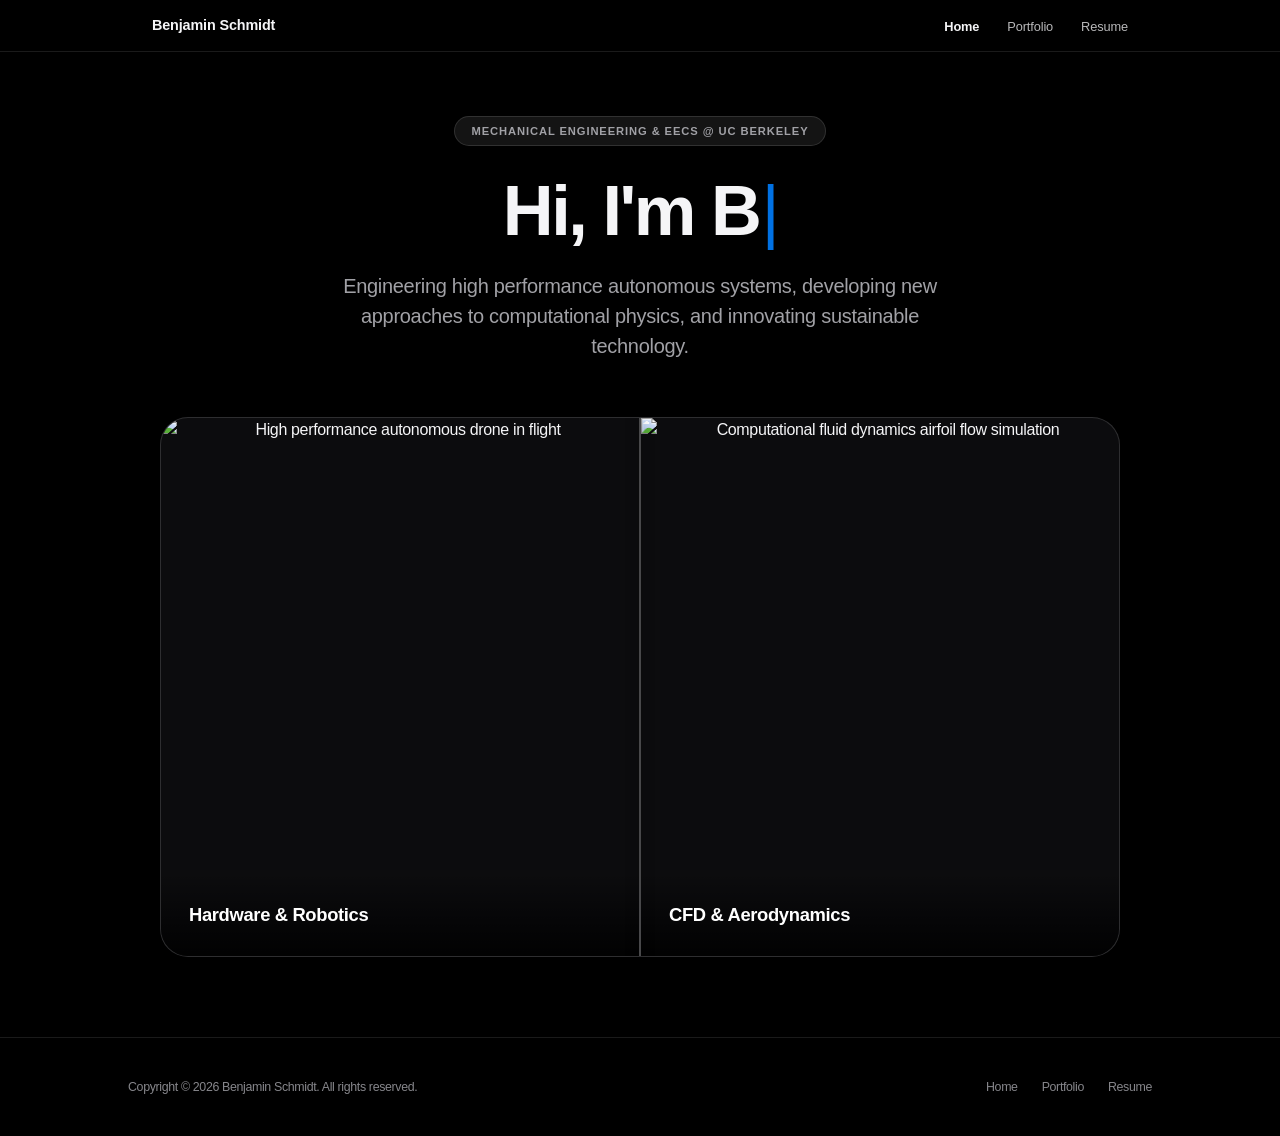
==== index.html @ 420e0fbd "Add files via upload" ====
<!DOCTYPE html>
<html lang="en">

<head>
    <meta charset="UTF-8">
    <meta name="viewport" content="width=device-width, initial-scale=1.0">
    <title>Benjamin Schmidt — Mechanical Engineering &amp; EECS</title>
    <meta name="description"
        content="Personal portfolio of Benjamin Schmidt, studying Mechanical Engineering & EECS at UC Berkeley.">
    <link rel="stylesheet" href="style.css">
</head>

<body>
    <!-- Apple Translucent Navigation Bar -->
    <header class="apple-nav apple-nav-dark">
        <div class="nav-container">
            <a href="index.html" class="nav-brand">Benjamin Schmidt</a>
            <ul class="nav-menu">
                <li><a href="index.html" class="nav-link active">Home</a></li>
                <li><a href="portfolio.html" class="nav-link">Portfolio</a></li>
                <li><a href="resume.html" class="nav-link">Resume</a></li>
            </ul>
        </div>
    </header>

    <main>
        <!-- Apple Hero Section -->
        <section class="apple-hero">
            <div class="hero-wrapper">
                <div class="eyebrow-badge">MECHANICAL ENGINEERING &amp; EECS @ UC BERKELEY</div>
                <h1 class="hero-headline"><span id="typewriter"></span><span class="typing-cursor">|</span></h1>
                <p class="hero-subhead">
                    Engineering high performance autonomous systems, developing new approaches to computational physics,
                    and innovating sustainable technology.
                </p>

                <!-- Framed Glass Split Screen Hero Visual -->
                <div class="hero-showcase hero-showcase-split">
                    <!-- Left Split Pane: Autonomous Drone -->
                    <div class="split-pane">
                        <img src="images/drone.png" alt="High performance autonomous drone in flight">
                        <div class="split-pane-overlay">
                            <div class="overlay-title">Hardware &amp; Robotics</div>
                        </div>
                    </div>

                    <!-- Center Glass Divider -->
                    <div class="split-divider"></div>

                    <!-- Right Split Pane: CFD Airfoil -->
                    <div class="split-pane">
                        <img src="images/cfd_airfoil.png" alt="Computational fluid dynamics airfoil flow simulation">
                        <div class="split-pane-overlay">
                            <div class="overlay-title">CFD &amp; Aerodynamics</div>
                        </div>
                    </div>
                </div>
            </div>
        </section>
    </main>

    <!-- Apple Minimal Dark Footer -->
    <footer class="apple-footer apple-footer-dark">
        <div class="footer-container">
            <div>Copyright &copy; 2026 Benjamin Schmidt. All rights reserved.</div>
            <ul class="footer-links">
                <li><a href="index.html">Home</a></li>
                <li><a href="portfolio.html">Portfolio</a></li>
                <li><a href="resume.html">Resume</a></li>
            </ul>
        </div>
    </footer>

    <!-- Typewriter Script -->
    <script>
        document.addEventListener('DOMContentLoaded', () => {
            const text = "Hi, I'm Ben.";
            const target = document.getElementById('typewriter');
            let i = 0;
            function type() {
                if (i < text.length) {
                    target.textContent += text.charAt(i);
                    i++;
                    setTimeout(type, 100 + Math.random() * 30);
                }
            }
            setTimeout(type, 350);
        });
    </script>
</body>

</html>
---- style.css ----
/* Apple UI Design System */
:root {
    --apple-font: -apple-system, BlinkMacSystemFont, "SF Pro Display", "SF Pro Text", "Helvetica Neue", Helvetica, Arial, sans-serif;
    --apple-bg-dark: #000000;
    --apple-bg-dark-secondary: #0c0c0e;
    --apple-bg-light: #f5f5f7;
    --apple-card-bg: #ffffff;
    --apple-card-dark: #1c1c1e;
    --apple-text-dark: #1d1d1f;
    --apple-text-muted: #86868b;
    --apple-text-light: #f5f5f7;
    --apple-text-light-muted: #a1a1a6;
    --apple-blue: #0071e3;
    --apple-blue-hover: #0077ed;
    --apple-border-light: rgba(0, 0, 0, 0.08);
    --apple-border-dark: rgba(255, 255, 255, 0.12);
    --apple-shadow: 0 4px 20px rgba(0, 0, 0, 0.04);
    --apple-shadow-hover: 0 12px 36px rgba(0, 0, 0, 0.08);
    --apple-shadow-hero: 0 24px 60px rgba(0, 0, 0, 0.5);
    --apple-nav-height: 52px;
}

*,
*::before,
*::after {
    margin: 0;
    padding: 0;
    box-sizing: border-box;
}

html {
    scroll-behavior: smooth;
    font-size: 16px;
}

body {
    font-family: var(--apple-font);
    background-color: var(--apple-bg-dark);
    color: var(--apple-text-light);
    line-height: 1.47059;
    letter-spacing: -0.022em;
    -webkit-font-smoothing: antialiased;
    -moz-osx-font-smoothing: grayscale;
}

/* Translucent Apple Navigation Bar */
.apple-nav {
    position: fixed;
    top: 0;
    left: 0;
    right: 0;
    height: var(--apple-nav-height);
    z-index: 9999;
    transition: background-color 0.3s ease, border-color 0.3s ease;
}

.apple-nav-dark {
    background: rgba(0, 0, 0, 0.72);
    -webkit-backdrop-filter: saturate(180%) blur(20px);
    backdrop-filter: saturate(180%) blur(20px);
    border-bottom: 1px solid rgba(255, 255, 255, 0.1);
    color: var(--apple-text-light);
}

.apple-nav-light {
    background: rgba(255, 255, 255, 0.8);
    -webkit-backdrop-filter: saturate(180%) blur(20px);
    backdrop-filter: saturate(180%) blur(20px);
    border-bottom: 1px solid rgba(0, 0, 0, 0.08);
    color: var(--apple-text-dark);
}

.nav-container {
    max-width: 1024px;
    height: 100%;
    margin: 0 auto;
    padding: 0 1.5rem;
    display: flex;
    justify-content: space-between;
    align-items: center;
}

.nav-brand {
    font-size: 0.9rem;
    font-weight: 600;
    letter-spacing: -0.01em;
    text-decoration: none;
    color: inherit;
    transition: opacity 0.2s ease;
}

.nav-brand:hover {
    opacity: 0.7;
}

.nav-menu {
    display: flex;
    align-items: center;
    gap: 1.75rem;
    list-style: none;
}

.nav-link {
    font-size: 0.8rem;
    font-weight: 400;
    letter-spacing: -0.01em;
    text-decoration: none;
    color: inherit;
    opacity: 0.75;
    transition: opacity 0.2s ease, color 0.2s ease;
    padding: 0.25rem 0;
}

.nav-link:hover {
    opacity: 1;
}

.nav-link.active {
    opacity: 1;
    font-weight: 600;
}

/* Apple Hero Section (Dark Canvas Reveal) */
.apple-hero {
    position: relative;
    background-color: var(--apple-bg-dark);
    color: var(--apple-text-light);
    padding: calc(var(--apple-nav-height) + 4rem) 1.5rem 5rem;
    overflow: hidden;
}

.hero-wrapper {
    max-width: 1024px;
    margin: 0 auto;
    text-align: center;
}

.eyebrow-badge {
    display: inline-block;
    font-size: 0.7rem;
    font-weight: 600;
    text-transform: uppercase;
    letter-spacing: 0.08em;
    color: #a1a1a6;
    background: rgba(255, 255, 255, 0.08);
    border: 1px solid rgba(255, 255, 255, 0.12);
    padding: 0.35rem 1rem;
    border-radius: 9999px;
    margin-bottom: 1.75rem;
}

.hero-headline {
    font-size: clamp(2.75rem, 5.5vw, 4.75rem);
    font-weight: 700;
    line-height: 1.06;
    letter-spacing: -0.035em;
    margin-bottom: 1.25rem;
    color: #f5f5f7;
    min-height: 1.1em;
}

.typing-cursor {
    display: inline-block;
    color: var(--apple-blue);
    font-weight: 300;
    margin-left: 2px;
    animation: blinkCursor 0.9s infinite;
}

@keyframes blinkCursor {

    0%,
    100% {
        opacity: 1;
    }

    50% {
        opacity: 0;
    }
}

.hero-subhead {
    font-size: 1.25rem;
    line-height: 1.5;
    color: var(--apple-text-light-muted);
    font-weight: 400;
    max-width: 640px;
    margin: 0 auto 3.5rem;
    letter-spacing: -0.015em;
}

/* Hero Glass Showcase Card (Split Screen Option) */
.hero-showcase {
    position: relative;
    max-width: 960px;
    margin: 0 auto;
    border-radius: 28px;
    overflow: hidden;
    background: var(--apple-bg-dark-secondary);
    border: 1px solid rgba(255, 255, 255, 0.14);
    box-shadow: var(--apple-shadow-hero);
    aspect-ratio: 16 / 9;
}

.hero-showcase-split {
    display: flex;
}

.split-pane {
    flex: 1;
    position: relative;
    overflow: hidden;
    height: 100%;
}

.split-pane img {
    width: 100%;
    height: 100%;
    object-fit: cover;
    display: block;
    transition: transform 0.8s cubic-bezier(0.16, 1, 0.3, 1);
}

.split-pane:hover img {
    transform: scale(1.05);
}

.split-divider {
    width: 2px;
    background: rgba(255, 255, 255, 0.25);
    z-index: 10;
    height: 100%;
    box-shadow: 0 0 12px rgba(0, 0, 0, 0.6);
    -webkit-backdrop-filter: blur(4px);
    backdrop-filter: blur(4px);
}

.split-pane-overlay {
    position: absolute;
    bottom: 0;
    left: 0;
    right: 0;
    padding: 1.75rem;
    background: linear-gradient(to top, rgba(0, 0, 0, 0.88) 0%, rgba(0, 0, 0, 0) 100%);
    text-align: left;
    z-index: 5;
    pointer-events: none;
}

.overlay-tag {
    font-size: 0.7rem;
    font-weight: 600;
    text-transform: uppercase;
    letter-spacing: 0.06em;
    color: var(--apple-blue);
    margin-bottom: 0.25rem;
}

.overlay-title {
    font-size: 1.15rem;
    font-weight: 600;
    color: #ffffff;
}

/* Apple Mission Section */
.apple-mission {
    padding: 7rem 1.5rem;
    background-color: var(--apple-bg-light);
}

.mission-container {
    max-width: 1024px;
    margin: 0 auto;
    display: grid;
    grid-template-columns: 1fr 1fr;
    gap: 4rem;
    align-items: center;
}

.mission-heading {
    font-size: clamp(2.2rem, 3.5vw, 3rem);
    font-weight: 700;
    line-height: 1.1;
    letter-spacing: -0.03em;
    color: var(--apple-text-dark);
}

.mission-body {
    font-size: 1.15rem;
    line-height: 1.6;
    color: var(--apple-text-muted);
    font-weight: 400;
}

/* Bento Box Grid Section ("What I Do") */
.apple-bento-section {
    padding: 2rem 1.5rem 8rem;
    background-color: var(--apple-bg-light);
}

.section-container {
    max-width: 1024px;
    margin: 0 auto;
}

.bento-header {
    margin-bottom: 3rem;
}

.bento-title {
    font-size: 2.5rem;
    font-weight: 700;
    letter-spacing: -0.03em;
    color: var(--apple-text-dark);
}

.bento-subtitle {
    font-size: 1.1rem;
    color: var(--apple-text-muted);
    margin-top: 0.5rem;
}

/* Bento Grid */
.bento-grid {
    display: grid;
    grid-template-columns: repeat(3, 1fr);
    gap: 1.5rem;
}

.bento-card {
    background: var(--apple-card-bg);
    border-radius: 24px;
    padding: 2.5rem;
    border: 1px solid var(--apple-border-light);
    box-shadow: var(--apple-shadow);
    transition: transform 0.35s cubic-bezier(0.16, 1, 0.3, 1), box-shadow 0.35s cubic-bezier(0.16, 1, 0.3, 1);
    display: flex;
    flex-direction: column;
    justify-content: space-between;
    min-height: 280px;
    position: relative;
    overflow: hidden;
}

.bento-card:hover {
    transform: translateY(-4px);
    box-shadow: var(--apple-shadow-hover);
}

.bento-card-wide {
    grid-column: span 2;
    background: linear-gradient(135deg, #ffffff 0%, #f8f9fa 100%);
}

.bento-card-dark {
    background: #161617;
    color: #f5f5f7;
    border-color: rgba(255, 255, 255, 0.1);
}

.bento-card-dark .bento-description {
    color: #a1a1a6;
}

.bento-icon {
    width: 44px;
    height: 44px;
    border-radius: 12px;
    background: rgba(0, 113, 227, 0.08);
    color: var(--apple-blue);
    display: flex;
    align-items: center;
    justify-content: center;
    font-size: 1.25rem;
    margin-bottom: 1.5rem;
}

.bento-card-dark .bento-icon {
    background: rgba(255, 255, 255, 0.1);
    color: #ffffff;
}

.bento-category {
    font-size: 0.725rem;
    font-weight: 600;
    text-transform: uppercase;
    letter-spacing: 0.06em;
    color: var(--apple-blue);
    margin-bottom: 0.5rem;
}

.bento-card-dark .bento-category {
    color: #2997ff;
}

.bento-card-title {
    font-size: 1.35rem;
    font-weight: 700;
    letter-spacing: -0.02em;
    color: inherit;
    margin-bottom: 0.75rem;
}

.bento-description {
    font-size: 0.95rem;
    line-height: 1.55;
    color: var(--apple-text-muted);
}

/* Blank Apple Content Card for Portfolio & Resume */
.apple-page-main {
    padding-top: calc(var(--apple-nav-height) + 3rem);
    padding-bottom: 6rem;
    min-height: 85vh;
}

.apple-page-header {
    margin-bottom: 2.5rem;
}

.apple-page-title {
    font-size: 2.75rem;
    font-weight: 700;
    letter-spacing: -0.03em;
    color: #f5f5f7;
}

.apple-frosted-card {
    background: #121215;
    border-radius: 28px;
    border: 1px solid rgba(255, 255, 255, 0.12);
    box-shadow: 0 12px 40px rgba(0, 0, 0, 0.6);
    padding: 5rem 2rem;
    text-align: center;
    min-height: 400px;
    display: flex;
    flex-direction: column;
    align-items: center;
    justify-content: center;
}

.apple-placeholder-icon {
    width: 64px;
    height: 64px;
    border-radius: 18px;
    background: rgba(255, 255, 255, 0.08);
    color: var(--apple-blue);
    border: 1px solid rgba(255, 255, 255, 0.12);
    display: flex;
    align-items: center;
    justify-content: center;
    font-size: 1.75rem;
    margin-bottom: 1.25rem;
}

.apple-placeholder-text {
    font-size: 1.1rem;
    color: #a1a1a6;
    font-weight: 400;
}

/* Apple Minimal Footer */
.apple-footer {
    padding: 2.5rem 1.5rem;
    background-color: var(--apple-bg-light);
    border-top: 1px solid var(--apple-border-light);
}

.footer-container {
    max-width: 1024px;
    margin: 0 auto;
    display: flex;
    justify-content: space-between;
    align-items: center;
    font-size: 0.775rem;
    color: var(--apple-text-muted);
}

.footer-links {
    display: flex;
    gap: 1.5rem;
    list-style: none;
}

.footer-links a {
    color: inherit;
    text-decoration: none;
    transition: color 0.2s ease;
}

.footer-links a:hover {
    color: var(--apple-text-dark);
}

.apple-footer-dark {
    background-color: var(--apple-bg-dark);
    border-top: 1px solid rgba(255, 255, 255, 0.1);
    color: var(--apple-text-light-muted);
}

.apple-footer-dark .footer-links a:hover {
    color: var(--apple-text-light);
}

/* ASCII Airfoil Visualizer & Aerodynamics Showcase */
.ascii-showcase-card {
    background: #09090c;
    border-radius: 28px;
    border: 1px solid rgba(255, 255, 255, 0.14);
    box-shadow: 0 20px 60px rgba(0, 0, 0, 0.7), inset 0 1px 0 rgba(255, 255, 255, 0.1);
    overflow: hidden;
    margin-bottom: 3.5rem;
    position: relative;
}

.ascii-header-bar {
    display: flex;
    justify-content: space-between;
    align-items: center;
    padding: 1.25rem 1.75rem;
    background: rgba(18, 18, 24, 0.85);
    -webkit-backdrop-filter: blur(12px);
    backdrop-filter: blur(12px);
    border-bottom: 1px solid rgba(255, 255, 255, 0.08);
}

.ascii-header-title {
    display: flex;
    align-items: center;
    gap: 0.75rem;
    font-size: 1.1rem;
    font-weight: 600;
    color: #f5f5f7;
    letter-spacing: -0.015em;
}

.ascii-badge {
    font-size: 0.65rem;
    font-weight: 700;
    text-transform: uppercase;
    letter-spacing: 0.08em;
    padding: 0.25rem 0.6rem;
    border-radius: 9999px;
    background: rgba(0, 113, 227, 0.2);
    color: #2997ff;
    border: 1px solid rgba(41, 151, 255, 0.3);
}

.ascii-status-indicator {
    display: flex;
    align-items: center;
    gap: 0.5rem;
    font-size: 0.75rem;
    color: var(--apple-text-light-muted);
    font-family: ui-monospace, SFMono-Regular, Menlo, Consolas, monospace;
}

.status-dot {
    width: 8px;
    height: 8px;
    border-radius: 50%;
    background-color: #30d158;
    box-shadow: 0 0 10px #30d158;
    animation: pulseDot 2s infinite;
}

@keyframes pulseDot {

    0%,
    100% {
        opacity: 1;
        transform: scale(1);
    }

    50% {
        opacity: 0.4;
        transform: scale(0.85);
    }
}

/* ASCII Canvas Viewport (Expanded Decorative Display) */
.ascii-viewport-wrapper {
    position: relative;
    width: 100%;
    aspect-ratio: 16 / 9;
    min-height: 480px;
    max-height: 640px;
    background: #040406;
    display: flex;
    align-items: center;
    justify-content: center;
    overflow: hidden;
    user-select: none;
}

.ascii-canvas {
    width: 100%;
    height: 100%;
    display: block;
    image-rendering: pixelated;
}

.telemetry-item:last-child {
    border-right: none;
}

.telemetry-label {
    font-size: 0.68rem;
    font-weight: 600;
    text-transform: uppercase;
    letter-spacing: 0.05em;
    color: var(--apple-text-light-muted);
}

.telemetry-value {
    font-size: 1.3rem;
    font-weight: 700;
    color: #ffffff;
    font-family: ui-monospace, SFMono-Regular, Menlo, Consolas, monospace;
    letter-spacing: -0.02em;
}

.telemetry-unit {
    font-size: 0.75rem;
    font-weight: 400;
    color: #86868b;
    margin-left: 0.15rem;
}

.telemetry-highlight-blue {
    color: #2997ff;
}

.telemetry-highlight-green {
    color: #30d158;
}

.telemetry-highlight-amber {
    color: #ff9500;
}

/* Control Panel */
.ascii-controls-panel {
    padding: 1.5rem 1.75rem;
    background: #0c0c10;
    display: grid;
    grid-template-columns: 1fr 1fr;
    gap: 1.5rem 2rem;
    align-items: center;
}

.control-group {
    display: flex;
    flex-direction: column;
    gap: 0.5rem;
}

.control-label-row {
    display: flex;
    justify-content: space-between;
    align-items: center;
    font-size: 0.8rem;
    font-weight: 500;
    color: var(--apple-text-light);
}

.control-value-display {
    font-size: 0.8rem;
    font-weight: 600;
    font-family: ui-monospace, SFMono-Regular, Menlo, Consolas, monospace;
    color: #2997ff;
    background: rgba(41, 151, 255, 0.12);
    padding: 0.15rem 0.5rem;
    border-radius: 4px;
}

/* Custom Range Slider */
.ascii-slider {
    -webkit-appearance: none;
    appearance: none;
    width: 100%;
    height: 6px;
    border-radius: 3px;
    background: rgba(255, 255, 255, 0.15);
    outline: none;
    transition: background 0.2s ease;
}

.ascii-slider:hover {
    background: rgba(255, 255, 255, 0.25);
}

.ascii-slider::-webkit-slider-thumb {
    -webkit-appearance: none;
    appearance: none;
    width: 18px;
    height: 18px;
    border-radius: 50%;
    background: #2997ff;
    border: 2px solid #ffffff;
    cursor: pointer;
    box-shadow: 0 2px 8px rgba(0, 0, 0, 0.4);
    transition: transform 0.15s ease, background-color 0.15s ease;
}

.ascii-slider::-webkit-slider-thumb:hover {
    transform: scale(1.15);
    background: #0077ed;
}

/* Button & Dropdown Controls */
.control-buttons-row {
    grid-column: span 2;
    display: flex;
    justify-content: space-between;
    align-items: center;
    gap: 1rem;
    padding-top: 0.75rem;
    border-top: 1px solid rgba(255, 255, 255, 0.08);
    flex-wrap: wrap;
}

.btn-toggle-group {
    display: flex;
    background: rgba(255, 255, 255, 0.06);
    padding: 0.25rem;
    border-radius: 10px;
    border: 1px solid rgba(255, 255, 255, 0.08);
}

.btn-toggle {
    background: transparent;
    border: none;
    color: #a1a1a6;
    font-size: 0.75rem;
    font-weight: 500;
    padding: 0.4rem 0.85rem;
    border-radius: 8px;
    cursor: pointer;
    transition: all 0.2s ease;
}

.btn-toggle:hover {
    color: #ffffff;
}

.btn-toggle.active {
    background: #2997ff;
    color: #ffffff;
    box-shadow: 0 2px 8px rgba(0, 113, 227, 0.4);
}

.ascii-select {
    background: rgba(255, 255, 255, 0.08);
    border: 1px solid rgba(255, 255, 255, 0.12);
    color: #ffffff;
    padding: 0.4rem 0.85rem;
    border-radius: 8px;
    font-size: 0.78rem;
    font-family: inherit;
    outline: none;
    cursor: pointer;
}

.ascii-select option {
    background: #1c1c1e;
    color: #ffffff;
}

.btn-action {
    display: inline-flex;
    align-items: center;
    gap: 0.4rem;
    background: rgba(255, 255, 255, 0.1);
    border: 1px solid rgba(255, 255, 255, 0.14);
    color: #ffffff;
    font-size: 0.78rem;
    font-weight: 500;
    padding: 0.45rem 0.95rem;
    border-radius: 8px;
    cursor: pointer;
    transition: all 0.2s ease;
}

.btn-action:hover {
    background: rgba(255, 255, 255, 0.18);
}

/* Sample Information Section */
.sample-info-section {
    padding-top: 1rem;
    padding-bottom: 2rem;
}

.sample-info-header {
    margin-bottom: 2.5rem;
    text-align: left;
}

.sample-info-eyebrow {
    font-size: 0.725rem;
    font-weight: 600;
    text-transform: uppercase;
    letter-spacing: 0.08em;
    color: #2997ff;
    margin-bottom: 0.5rem;
}

.sample-info-title {
    font-size: 1.8rem;
    font-weight: 700;
    letter-spacing: -0.03em;
    color: #ffffff;
    margin-bottom: 0.75rem;
}

.sample-info-desc {
    font-size: 1.05rem;
    color: #a1a1a6;
    max-width: 720px;
    line-height: 1.55;
}

.sample-info-affiliations {
    display: flex;
    flex-wrap: wrap;
    align-items: center;
    gap: 1.25rem 2rem;
    margin-top: 2rem;
}

.affiliation-item {
    display: flex;
    align-items: center;
    gap: 1rem;
    background: rgba(255, 255, 255, 0.04);
    border: 1px solid rgba(255, 255, 255, 0.08);
    padding: 0.75rem 1.25rem;
    border-radius: 16px;
    backdrop-filter: blur(10px);
    -webkit-backdrop-filter: blur(10px);
    transition: background 0.3s ease, border-color 0.3s ease, transform 0.3s cubic-bezier(0.16, 1, 0.3, 1);
}

.affiliation-item:hover {
    background: rgba(255, 255, 255, 0.07);
    border-color: rgba(255, 255, 255, 0.16);
    transform: translateY(-2px);
}

.affiliation-text {
    font-size: 0.95rem;
    font-weight: 500;
    color: #e5e5ea;
    letter-spacing: -0.01em;
}

.affiliation-logo-wrapper {
    display: inline-flex;
    align-items: center;
    justify-content: center;
    padding: 0.2rem 0.4rem;
}

.affiliation-logo-wrapper.logo-mit-bg {
    background: #ffffff;
    padding: 0.35rem 0.75rem;
    border-radius: 8px;
    box-shadow: 0 2px 8px rgba(0, 0, 0, 0.25);
}

.affiliation-logo {
    display: block;
    object-fit: contain;
}

.nasa-logo {
    height: 44px;
    width: auto;
}

.mit-logo {
    height: 24px;
    width: auto;
}

.sample-info-grid {
    display: grid;
    grid-template-columns: repeat(2, 1fr);
    gap: 1.5rem;
}

.info-card {
    background: #121216;
    border: 1px solid rgba(255, 255, 255, 0.1);
    border-radius: 22px;
    padding: 2rem;
    display: flex;
    flex-direction: column;
    justify-content: space-between;
    transition: transform 0.3s cubic-bezier(0.16, 1, 0.3, 1), border-color 0.3s ease, box-shadow 0.3s ease;
}

.info-card:hover {
    transform: translateY(-4px);
    border-color: rgba(255, 255, 255, 0.2);
    box-shadow: 0 12px 30px rgba(0, 0, 0, 0.5);
}

.info-card-full {
    grid-column: span 2;
}

.info-card-icon {
    width: 42px;
    height: 42px;
    border-radius: 12px;
    background: rgba(41, 151, 255, 0.12);
    color: #2997ff;
    display: flex;
    align-items: center;
    justify-content: center;
    font-size: 1.2rem;
    margin-bottom: 1.25rem;
    border: 1px solid rgba(41, 151, 255, 0.2);
}

.info-card-tag {
    font-size: 0.68rem;
    font-weight: 600;
    text-transform: uppercase;
    letter-spacing: 0.06em;
    color: #2997ff;
    margin-bottom: 0.35rem;
}

.info-card-heading {
    font-size: 1.3rem;
    font-weight: 600;
    color: #ffffff;
    letter-spacing: -0.02em;
    margin-bottom: 0.75rem;
}

.info-card-body {
    font-size: 0.925rem;
    line-height: 1.6;
    color: #a1a1a6;
    margin-bottom: 1.25rem;
}

.info-specs-list {
    list-style: none;
    display: flex;
    flex-direction: column;
    gap: 0.6rem;
    border-top: 1px solid rgba(255, 255, 255, 0.08);
    padding-top: 1rem;
    margin-top: auto;
}

.info-spec-item {
    display: flex;
    justify-content: space-between;
    font-size: 0.8rem;
}

.spec-name {
    color: #86868b;
}

.spec-value {
    color: #ffffff;
    font-family: ui-monospace, SFMono-Regular, Menlo, Consolas, monospace;
    font-weight: 600;
}

/* Responsive Media Queries */
@media (max-width: 900px) {
    .bento-grid {
        grid-template-columns: repeat(2, 1fr);
    }

    .bento-card-wide {
        grid-column: span 2;
    }

    .mission-container {
        grid-template-columns: 1fr;
        gap: 2rem;
    }

    .ascii-telemetry-bar {
        grid-template-columns: repeat(3, 1fr);
    }

    .telemetry-item:nth-child(3) {
        border-right: none;
    }

    .ascii-controls-panel {
        grid-template-columns: 1fr;
    }

    .control-buttons-row {
        grid-column: span 1;
    }

    .sample-info-grid {
        grid-template-columns: 1fr;
    }

    .info-card-full {
        grid-column: span 1;
    }
}

@media (max-width: 640px) {
    .bento-grid {
        grid-template-columns: 1fr;
    }

    .bento-card-wide {
        grid-column: span 1;
    }

    .footer-container {
        flex-direction: column;
        gap: 1rem;
        text-align: center;
    }

    .hero-showcase {
        aspect-ratio: 4 / 3;
    }

    .hero-showcase-split {
        flex-direction: column;
        aspect-ratio: auto;
        min-height: 540px;
    }

    .split-divider {
        width: 100%;
        height: 2px;
    }

    .ascii-telemetry-bar {
        grid-template-columns: repeat(2, 1fr);
    }

    .telemetry-item {
        border-right: none;
        border-bottom: 1px solid rgba(255, 255, 255, 0.06);
    }
}
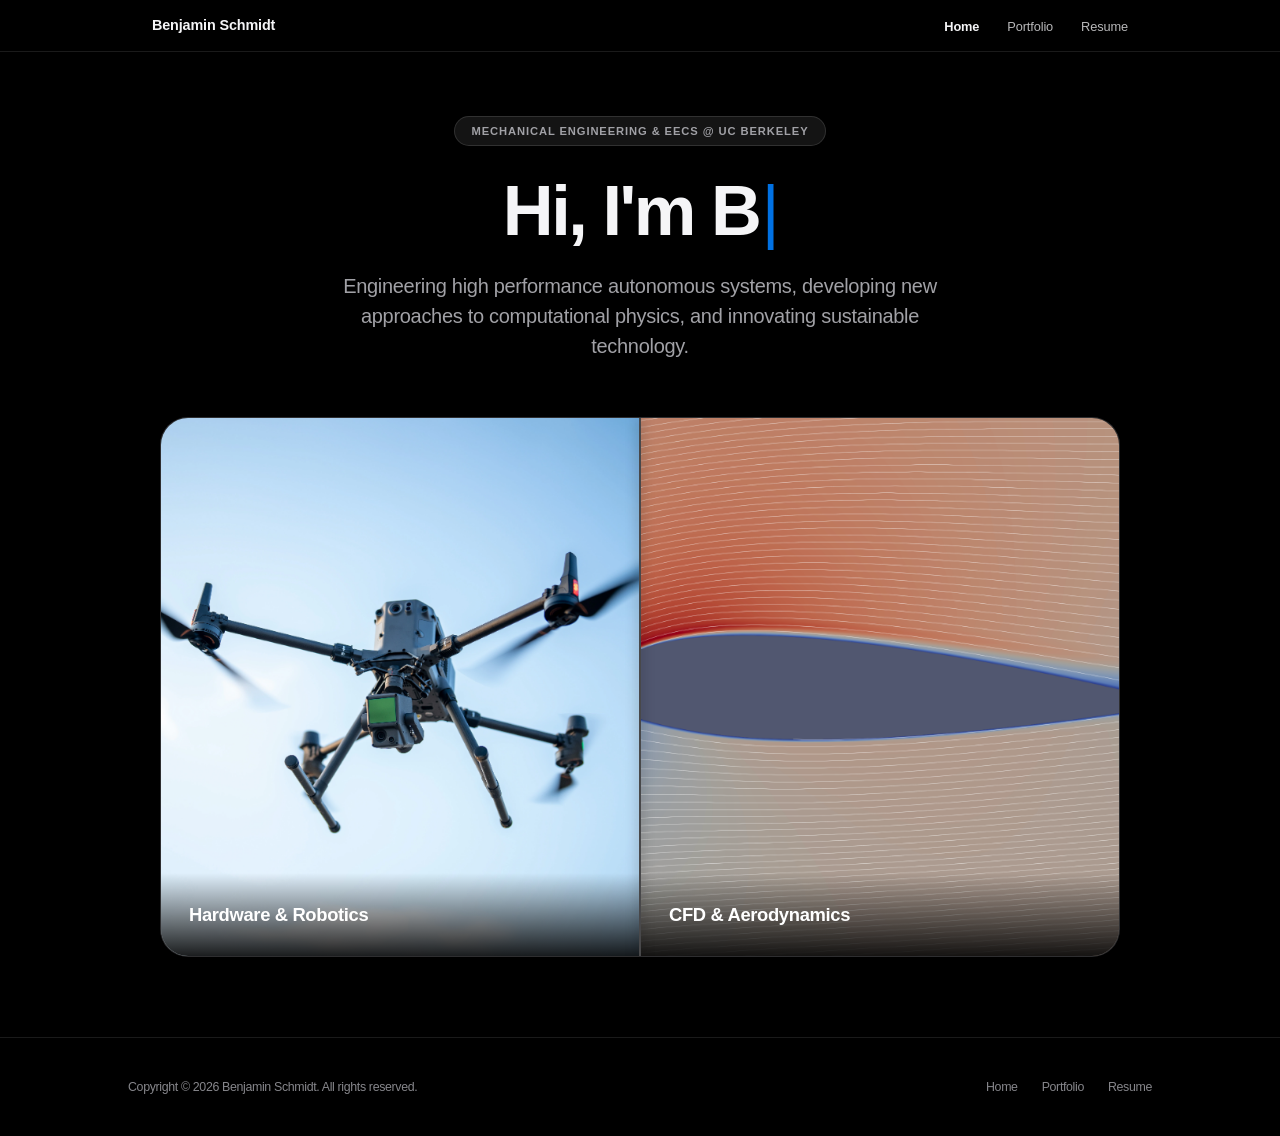
==== commit c73328cd: "Update index.html" ====
--- a/index.html
+++ b/index.html
@@ -38,7 +38,7 @@
                 <div class="hero-showcase hero-showcase-split">
                     <!-- Left Split Pane: Autonomous Drone -->
                     <div class="split-pane">
-                        <img src="images/drone.png" alt="High performance autonomous drone in flight">
+                        <img src="drone.png" alt="High performance autonomous drone in flight">
                         <div class="split-pane-overlay">
                             <div class="overlay-title">Hardware &amp; Robotics</div>
                         </div>
@@ -49,7 +49,7 @@
 
                     <!-- Right Split Pane: CFD Airfoil -->
                     <div class="split-pane">
-                        <img src="images/cfd_airfoil.png" alt="Computational fluid dynamics airfoil flow simulation">
+                        <img src="cfd_airfoil.png" alt="Computational fluid dynamics airfoil flow simulation">
                         <div class="split-pane-overlay">
                             <div class="overlay-title">CFD &amp; Aerodynamics</div>
                         </div>
@@ -89,4 +89,4 @@
     </script>
 </body>
 
-</html>+</html>
